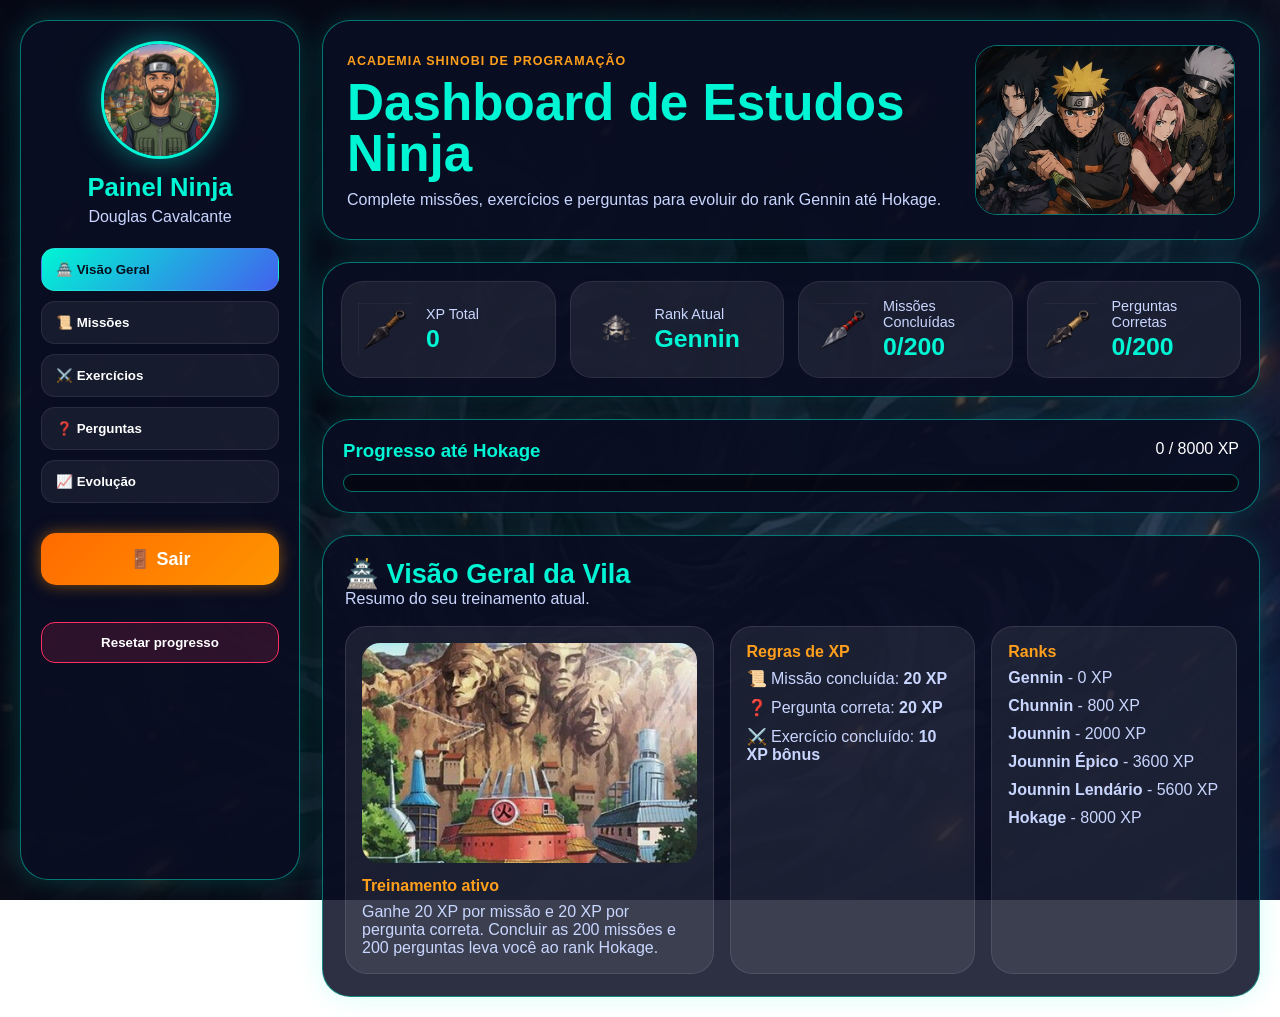
==== dashboard.html @ b46ce9a0 "Add files via upload" ====
<!DOCTYPE html>
<html lang="pt-br">
<head>
    <!-- Define acentuação correta para português -->
    <meta charset="UTF-8">
    <!-- Deixa a página responsiva -->
    <meta name="viewport" content="width=device-width, initial-scale=1.0">
    <!-- Título da aba -->
    <title>Painel Ninja de Estudos | Douglas</title>
    <!-- CSS principal -->
    <link rel="stylesheet" href="style.css">
</head>
<body class="dashboard-body">
    <!-- Fundo decorativo -->
    <div class="bg-effects"></div>

    <!-- Container geral do dashboard -->
    <div class="app-shell">
        <!-- Barra lateral -->
        <aside class="sidebar">
            <div class="brand-box">
                <img src="imagens/avatar.jfif" alt="Avatar ninja" class="brand-avatar">
                <h1>Painel Ninja</h1>
                <p>Douglas Cavalcante</p>
            </div>

            <!-- Menu de navegação das seções -->
            <nav class="side-menu">
                <button class="menu-btn active" data-section="visaoGeral">🏯 Visão Geral</button>
                <button class="menu-btn" data-section="missoes">📜 Missões</button>
                <button class="menu-btn" data-section="exercicios">⚔️ Exercícios</button>
                <button class="menu-btn" data-section="perguntas">❓ Perguntas</button>
                <button class="menu-btn" data-section="evolucao">📈 Evolução</button>
                <button class="btn-sair" onclick="sairDoSistema()">
                🚪 Sair
                </button>
            </nav>

            <!-- Botão para zerar progresso -->
            <button id="btnReset" class="danger-btn">Resetar progresso</button>
        </aside>

        <!-- Conteúdo principal -->
        <main class="main-content">
            <!-- Cabeçalho do dashboard -->
            <header class="dashboard-header">
                <div>
                    <span class="eyebrow">Academia Shinobi de Programação</span>
                    <h2>Dashboard de Estudos Ninja</h2>
                    <p>Complete missões, exercícios e perguntas para evoluir do rank Gennin até Hokage.</p>
                </div>
                <img src="imagens/time7.jfif" alt="Imagem anime do time" class="header-img">
            </header>

            <!-- Cards de status -->
            <section class="stats-grid">
                <article class="stat-card">
                    <img src="icons/icon_1.png" alt="Ícone de XP">
                    <div>
                        <p>XP Total</p>
                        <strong id="xpTotal">0</strong>
                    </div>
                </article>

                <article class="stat-card">
                    <img id="rankIcon" src="icons/gennin.png" alt="Ícone do rank atual">
                    <div>
                        <p>Rank Atual</p>
                        <strong id="rankAtual">Gennin</strong>
                    </div>
                </article>

                <article class="stat-card">
                    <img src="icons/icon_2.png" alt="Ícone de missão">
                    <div>
                        <p>Missões Concluídas</p>
                        <strong id="missoesConcluidas">0/200</strong>
                    </div>
                </article>

                <article class="stat-card">
                    <img src="icons/icon_3.png" alt="Ícone de pergunta">
                    <div>
                        <p>Perguntas Corretas</p>
                        <strong id="perguntasCorretas">0/200</strong>
                    </div>
                </article>
            </section>

            <!-- Barra grande de XP -->
            <section class="xp-panel">
                <div class="xp-title-row">
                    <h3>Progresso até Hokage</h3>
                    <span id="xpTexto">0 / 8000 XP</span>
                </div>
                <div class="xp-track">
                    <div id="xpBar" class="xp-fill"></div>
                </div>
            </section>

            <!-- Seção Visão Geral -->
            <section id="visaoGeral" class="content-section active-section">
                <div class="section-title">
                    <h3>🏯 Visão Geral da Vila</h3>
                    <p>Resumo do seu treinamento atual.</p>
                </div>

                <div class="overview-grid">
                    <article class="image-card large-card">
                        <img src="imagens/vila.jfif" alt="Vila ninja">
                        <div>
                            <h4>Treinamento ativo</h4>
                            <p>Ganhe 20 XP por missão e 20 XP por pergunta correta. Concluir as 200 missões e 200 perguntas leva você ao rank Hokage.</p>
                        </div>
                    </article>

                    <article class="mini-panel">
                        <h4>Regras de XP</h4>
                        <ul>
                            <li>📜 Missão concluída: <strong>20 XP</strong></li>
                            <li>❓ Pergunta correta: <strong>20 XP</strong></li>
                            <li>⚔️ Exercício concluído: <strong>10 XP bônus</strong></li>
                        </ul>
                    </article>

                    <article class="mini-panel">
                        <h4>Ranks</h4>
                        <ul id="rankList"></ul>
                    </article>
                </div>
            </section>

            <!-- Seção Missões -->
            <section id="missoes" class="content-section">
                <div class="section-title with-image">
                    <div>
                        <h3>📜 Lista de Missões</h3>
                        <p>São 200 missões no total, divididas entre HTML, CSS, JavaScript, Python e Inglês.</p>
                    </div>
                    <img src="imagens/missoes-disponiveis.jfif" alt="Missões disponíveis">
                </div>

                <div class="filters" id="missionFilters"></div>
                <div id="missionsList" class="task-list"></div>
            </section>

            <!-- Seção Exercícios -->
            <section id="exercicios" class="content-section">
                <div class="section-title with-image">
                    <div>
                        <h3>⚔️ Exercícios Práticos</h3>
                        <p>Exercícios são diferentes de missões: eles são tarefas práticas menores que dão XP bônus.</p>
                    </div>
                    <img src="imagens/aba-exercicios.jfif" alt="Imagem de exercícios">
                </div>

                <div class="filters" id="exerciseFilters"></div>
                <div id="exercisesList" class="task-list"></div>
            </section>

            <!-- Seção Perguntas -->
            <section id="perguntas" class="content-section">
                <div class="section-title with-image">
                    <div>
                        <h3>❓ Perguntas e Respostas</h3>
                        <p>Digite a resposta no campo e confira se acertou. Cada acerto vale 20 XP.</p>
                    </div>
                    <img src="imagens/perguntas-respostas.jfif" alt="Perguntas e respostas">
                </div>

                <div class="question-card">
                    <div class="question-top">
                        <span id="questionCounter">Pergunta 1/200</span>
                        <span id="questionSubject">HTML</span>
                    </div>
                    <h4 id="questionText">Carregando pergunta...</h4>
                    <div id="alternativasBox" class="alternatives-box"></div>
                    <input id="answerInput" type="text" placeholder="Digite sua resposta aqui">
                    <div class="question-actions">
                        <button id="btnResponder" class="primary-btn">Responder</button>
                        <button id="btnProxima" class="secondary-btn">Próxima</button>
                    </div>
                    <p id="feedbackPergunta" class="feedback"></p>
                </div>
            </section>

            <!-- Seção Evolução -->
            <section id="evolucao" class="content-section">
                <div class="section-title with-image">
                    <div>
                        <h3>📈 Evolução por Linguagem</h3>
                        <p>Cada linguagem evolui em três fases: básico, intermediário e avançado.</p>
                    </div>
                    <img src="imagens/aba-evolucao.jfif" alt="Evolução ninja">
                </div>

                <div id="evolutionList" class="evolution-list"></div>
            </section>
        </main>
    </div>

    <!-- Banco de perguntas do seu projeto -->
    <script src="conteudo_500_questoes_site/questoes.js"></script>
    <!-- JavaScript principal -->
    <script src="script.js"></script>
</body>
</html>
---- style.css ----
@charset "UTF-8";

/* ================================
   RESET GERAL
================================ */
* {
    margin: 0;
    padding: 0;
    box-sizing: border-box;
}

/* ================================
   VARIÁVEIS DE CORES
================================ */
:root {
    --bg-dark: #060816;
    --bg-card: rgba(10, 15, 35, 0.86);
    --bg-soft: rgba(255, 255, 255, 0.07);
    --cyan: #00f5d4;
    --blue: #4361ee;
    --orange: #ff9f1c;
    --red: #ff2e63;
    --text: #ffffff;
    --muted: #c9d6ff;
    --border: rgba(0, 245, 212, 0.45);
}

/* ================================
   CONFIGURAÇÃO GLOBAL
================================ */
body {
    font-family: Arial, Helvetica, sans-serif;
    color: var(--text);
    min-height: 100vh;
    overflow-x: hidden;
}

button,
input {
    font-family: inherit;
}

button {
    border: none;
}
.btn-sair {
    width: 100%;
    padding: 15px;
    margin-top: 20px;
    margin-bottom: 15px;

    border: none;
    border-radius: 15px;

    background: linear-gradient(135deg, #ff6b00, #ff9500);

    color: white;
    font-size: 18px;
    font-weight: bold;

    cursor: pointer;

    box-shadow: 0 0 15px rgba(255, 140, 0, 0.5);

    transition: 0.3s;
}

.btn-sair:hover {
    transform: scale(1.03);

    box-shadow: 0 0 20px rgba(255, 140, 0, 0.9);
}

img {
    max-width: 100%;
    display: block;
}

/* ================================
   LOGIN
================================ */
.login-body {
    background: url("imagens/login.jfif") center/cover no-repeat fixed;
    display: flex;
    align-items: center;
    justify-content: center;
    padding: 24px;
}

.login-overlay {
    position: fixed;
    inset: 0;
    background: linear-gradient(135deg, rgba(0,0,0,0.88), rgba(6,8,22,0.7), rgba(67,97,238,0.18));
    z-index: 0;
}

.login-container {
    width: min(1050px, 100%);
    position: relative;
    z-index: 1;
    display: grid;
    grid-template-columns: 1.2fr 0.8fr;
    gap: 24px;
    align-items: stretch;
}

.login-hero,
.login-card {
    background: rgba(6, 8, 22, 0.83);
    border: 1px solid var(--border);
    border-radius: 28px;
    box-shadow: 0 0 35px rgba(0, 245, 212, 0.28);
    backdrop-filter: blur(8px);
    
}

.login-hero {
    min-height: 520px;
    padding: 34px;
    display: flex;
    flex-direction: column;
    justify-content: flex-end;
    overflow: hidden;
    position: relative;
    justify-content: flex-start;
    padding-top: 20px;
}

.login-character {
    position: absolute;
    right: 18px;
    bottom: 120px;
    width: min(330px, 55%);
    filter: drop-shadow(0 0 28px rgba(255, 159, 28, 0.55));
}

.login-hero h1 {
    font-size: clamp(2rem, 5vw, 4.4rem);
    line-height: 0.95;
    color: var(--cyan);
    text-shadow: 0 0 20px rgba(0, 245, 212, 0.55);
    max-width: 520px;
}

.login-hero p {
    color: var(--muted);
    font-size: 1.05rem;
    max-width: 560px;
    margin-top: 18px;
}

.login-card {
    padding: 34px;
    display: flex;
    flex-direction: column;
    justify-content: center;
}

.login-rank-icon {
    width: 92px;
    height: 92px;
    object-fit: contain;
    margin: 0 auto 18px;
}

.login-card h2 {
    text-align: center;
    font-size: 2rem;
    color: var(--orange);
    margin-bottom: 8px;
}

.login-tip {
    text-align: center;
    color: var(--muted);
    margin-bottom: 24px;
}

.login-card label {
    color: var(--cyan);
    font-weight: bold;
    margin: 12px 0 6px;
}

.login-card input,
.question-card input {
    width: 100%;
    padding: 14px 16px;
    border-radius: 14px;
    border: 1px solid var(--border);
    outline: none;
    background: rgba(0, 0, 0, 0.42);
    color: var(--text);
}

.login-error {
    display: none;
    margin-top: 18px;
    padding: 16px;
    border-radius: 14px;
    background: rgba(255, 46, 99, 0.16);
    border: 1px solid var(--red);
    color: #fff;
    text-align: center;
    font-size: 1.15rem;
    font-weight: 900;
    text-shadow: 0 0 12px var(--red);
}

/* ================================
   BOTÕES
================================ */
.primary-btn,
.secondary-btn,
.danger-btn,
.menu-btn,
.task-btn {
    cursor: pointer;
    font-weight: 800;
    border-radius: 14px;
    transition: 0.25s ease;
}

.primary-btn {
    margin-top: 18px;
    padding: 14px 18px;
    background: linear-gradient(135deg, var(--orange), var(--cyan));
    color: #06101d;
}

.secondary-btn {
    padding: 12px 16px;
    background: rgba(255, 255, 255, 0.1);
    color: var(--text);
    border: 1px solid var(--border);
}

.danger-btn {
    padding: 12px 14px;
    background: rgba(255, 46, 99, 0.15);
    border: 1px solid var(--red);
    color: var(--text);
}

.primary-btn:hover,
.secondary-btn:hover,
.danger-btn:hover,
.menu-btn:hover,
.task-btn:hover {
    transform: translateY(-2px);
    box-shadow: 0 0 18px rgba(0, 245, 212, 0.32);
}

/* ================================
   DASHBOARD GERAL
================================ */
.dashboard-body {
    background: url("imagens/fundo.jfif") center/cover fixed no-repeat;
    padding: 20px;
}

.bg-effects {
    position: fixed;
    inset: 0;
    background: linear-gradient(135deg, rgba(6,8,22,0.93), rgba(5,8,22,0.72), rgba(67,97,238,0.2));
    z-index: -1;
}

.app-shell {
    width: min(1440px, 100%);
    margin: auto;
    display: grid;
    grid-template-columns: 280px 1fr;
    gap: 22px;
}

/* ================================
   SIDEBAR
================================ */
.sidebar {
    position: sticky;
    top: 20px;
    height: calc(100vh - 40px);
    background: var(--bg-card);
    border: 1px solid var(--border);
    border-radius: 28px;
    padding: 20px;
    box-shadow: 0 0 28px rgba(0, 245, 212, 0.2);
    display: flex;
    flex-direction: column;
    gap: 22px;
}

.brand-box {
    text-align: center;
}

.brand-avatar {
    width: 118px;
    height: 118px;
    border-radius: 50%;
    object-fit: cover;
    margin: 0 auto 14px;
    border: 3px solid var(--cyan);
    box-shadow: 0 0 28px rgba(0, 245, 212, 0.45);
}

.brand-box h1 {
    color: var(--cyan);
    font-size: 1.6rem;
}

.brand-box p {
    color: var(--muted);
    margin-top: 6px;
}

.side-menu {
    display: grid;
    gap: 10px;
}

.menu-btn {
    padding: 13px 14px;
    text-align: left;
    color: var(--text);
    background: rgba(255,255,255,0.06);
    border: 1px solid rgba(255,255,255,0.08);
}

.menu-btn.active {
    color: #06101d;
    background: linear-gradient(135deg, var(--cyan), var(--blue));
}

/* ================================
   CONTEÚDO PRINCIPAL
================================ */
.main-content {
    display: grid;
    gap: 22px;
}

.dashboard-header,
.stats-grid,
.xp-panel,
.content-section {
    background: var(--bg-card);
    border: 1px solid var(--border);
    border-radius: 28px;
    box-shadow: 0 0 26px rgba(0, 245, 212, 0.16);
}

.dashboard-header {
    padding: 24px;
    display: grid;
    grid-template-columns: 1fr 260px;
    gap: 20px;
    align-items: center;
}

.eyebrow {
    color: var(--orange);
    text-transform: uppercase;
    font-weight: 900;
    letter-spacing: 1px;
    font-size: 0.78rem;
}

.dashboard-header h2 {
    color: var(--cyan);
    font-size: clamp(2rem, 4vw, 3.4rem);
    line-height: 1;
    margin: 8px 0 12px;
}

.dashboard-header p,
.section-title p,
.mini-panel p,
.image-card p,
.task-card p,
.evolution-stage span {
    color: var(--muted);
}

.header-img {
    width: 100%;
    height: 170px;
    object-fit: cover;
    border-radius: 22px;
    border: 1px solid var(--border);
}

/* ================================
   STATS
================================ */
.stats-grid {
    padding: 18px;
    display: grid;
    grid-template-columns: repeat(4, 1fr);
    gap: 14px;
}

.stat-card {
    background: var(--bg-soft);
    border: 1px solid rgba(255,255,255,0.08);
    border-radius: 22px;
    padding: 16px;
    display: flex;
    align-items: center;
    gap: 14px;
}

.stat-card img {
    width: 54px;
    height: 54px;
    object-fit: contain;
}

.stat-card p {
    color: var(--muted);
    font-size: 0.9rem;
}

.stat-card strong {
    display: block;
    color: var(--cyan);
    font-size: 1.55rem;
    margin-top: 3px;
}

/* ================================
   XP
================================ */
.xp-panel {
    padding: 20px;
}

.xp-title-row {
    display: flex;
    justify-content: space-between;
    gap: 12px;
    margin-bottom: 12px;
}

.xp-title-row h3 {
    color: var(--cyan);
}

.xp-track,
.stage-track {
    width: 100%;
    height: 18px;
    background: rgba(0,0,0,0.45);
    border: 1px solid var(--border);
    border-radius: 999px;
    overflow: hidden;
}

.xp-fill,
.stage-fill {
    height: 100%;
    width: 0%;
    background: linear-gradient(90deg, var(--cyan), var(--orange));
    transition: width 0.35s ease;
}

/* ================================
   SEÇÕES
================================ */
.content-section {
    display: none;
    padding: 22px;
}

.active-section {
    display: block;
}

.section-title {
    margin-bottom: 18px;
}

.section-title h3 {
    color: var(--cyan);
    font-size: 1.7rem;
}

.with-image {
    display: grid;
    grid-template-columns: 1fr 160px;
    gap: 18px;
    align-items: center;
}

.with-image img {
    height: 105px;
    width: 100%;
    object-fit: cover;
    border-radius: 18px;
    border: 1px solid var(--border);
}

.overview-grid {
    display: grid;
    grid-template-columns: 1.2fr 0.8fr 0.8fr;
    gap: 16px;
}

.image-card,
.mini-panel,
.task-card,
.question-card,
.evolution-card {
    background: var(--bg-soft);
    border: 1px solid rgba(255,255,255,0.1);
    border-radius: 22px;
    padding: 16px;
}

.image-card img {
    width: 100%;
    height: 220px;
    object-fit: cover;
    border-radius: 18px;
    margin-bottom: 14px;
}

.image-card h4,
.mini-panel h4,
.task-card h4,
.question-card h4,
.evolution-card h4 {
    color: var(--orange);
    margin-bottom: 8px;
}

.mini-panel ul,
#rankList {
    list-style: none;
    display: grid;
    gap: 10px;
}

.mini-panel li {
    color: var(--muted);
}

/* ================================
   FILTROS E LISTAS
================================ */
.filters {
    display: flex;
    flex-wrap: wrap;
    gap: 10px;
    margin-bottom: 18px;
}

.filter-btn {
    padding: 10px 14px;
    border-radius: 999px;
    color: var(--text);
    background: rgba(255,255,255,0.07);
    border: 1px solid var(--border);
    cursor: pointer;
    font-weight: bold;
}

.filter-btn.active {
    color: #06101d;
    background: linear-gradient(135deg, var(--cyan), var(--orange));
}

.task-list {
    display: grid;
    grid-template-columns: repeat(2, 1fr);
    gap: 12px;
    max-height: 620px;
    overflow: auto;
    padding-right: 6px;
}

.task-card {
    display: grid;
    gap: 10px;
}

.task-card.done {
    opacity: 0.62;
    border-color: rgba(0,245,212,0.8);
}

.task-meta {
    display: flex;
    justify-content: space-between;
    gap: 10px;
    color: var(--muted);
    font-size: 0.86rem;
}

.task-btn {
    padding: 10px 12px;
    background: linear-gradient(135deg, var(--cyan), var(--blue));
    color: #06101d;
}

.task-btn.done {
    background: rgba(255,255,255,0.12);
    color: var(--text);
    border: 1px solid var(--border);
}

/* ================================
   PERGUNTAS
================================ */
.question-card {
    max-width: 900px;
}

.question-top {
    display: flex;
    justify-content: space-between;
    margin-bottom: 14px;
    color: var(--cyan);
    font-weight: 900;
}

.alternatives-box {
    display: grid;
    gap: 8px;
    margin: 14px 0;
}

.alt-item {
    padding: 10px 12px;
    border-radius: 12px;
    background: rgba(0,0,0,0.3);
    border: 1px solid rgba(255,255,255,0.08);
    color: var(--muted);
}

.question-actions {
    margin-top: 12px;
    display: flex;
    gap: 10px;
}

.feedback {
    margin-top: 14px;
    font-weight: 900;
}

.feedback.ok {
    color: var(--cyan);
}

.feedback.erro {
    color: var(--red);
}

/* ================================
   EVOLUÇÃO
================================ */
.evolution-list {
    display: grid;
    gap: 14px;
}

.evolution-card {
    display: grid;
    gap: 12px;
}

.evolution-stages {
    display: grid;
    grid-template-columns: repeat(3, 1fr);
    gap: 10px;
}

.evolution-stage {
    display: grid;
    gap: 6px;
}

.evolution-stage strong {
    color: var(--cyan);
    font-size: 0.9rem;
}

/* ================================
   RESPONSIVIDADE
================================ */
@media (max-width: 1100px) {
    .app-shell {
        grid-template-columns: 1fr;
    }

    .sidebar {
        position: static;
        height: auto;
    }

    .side-menu {
        grid-template-columns: repeat(2, 1fr);
    }

    .stats-grid,
    .overview-grid {
        grid-template-columns: repeat(2, 1fr);
    }
}

@media (max-width: 760px) {
    .login-container,
    .dashboard-header,
    .with-image,
    .stats-grid,
    .overview-grid,
    .task-list,
    .evolution-stages {
        grid-template-columns: 1fr;
    }

    .login-hero {
        min-height: 430px;
    }

    .login-character {
        width: 60%;
        bottom: 150px;
    }

    .side-menu {
        grid-template-columns: 1fr;
    }

    .xp-title-row,
    .question-actions {
        flex-direction: column;
    }
}

.imagem-login-topo {
    width: 100%;
    max-width: 520px;
    height: 210px;

    object-fit: cover;

    display: block;

    margin: 20px auto 20px auto;

    border-radius: 18px;

    border: 1px solid rgba(0, 245, 212, 0.6);

    box-shadow: 0 0 25px rgba(0, 245, 212, 0.35);
}
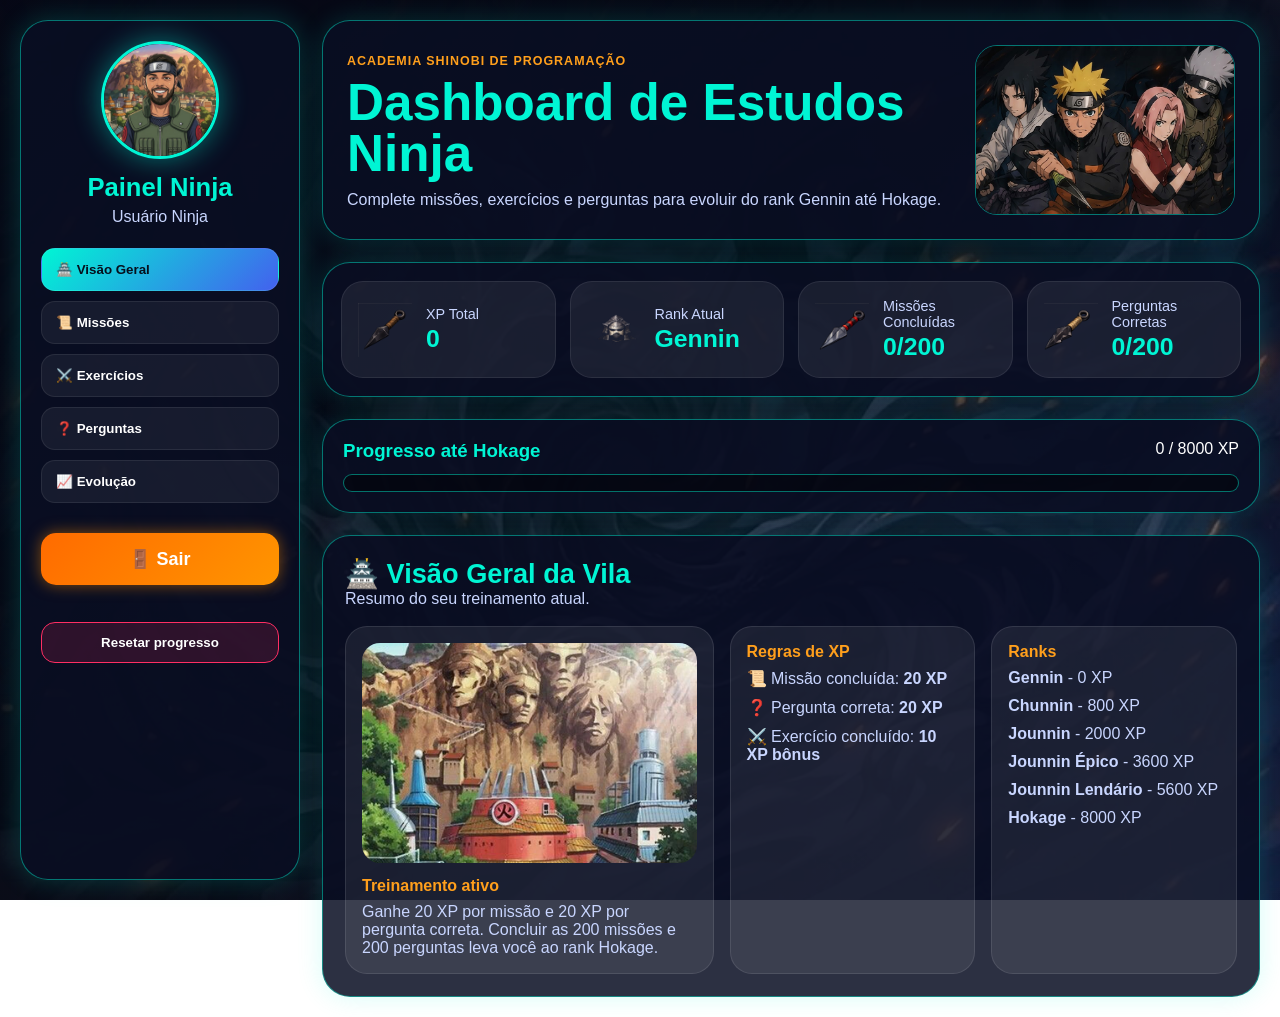
==== commit e3a77829: "Sistema de login e criação de conta" ====
--- a/dashboard.html
+++ b/dashboard.html
@@ -21,7 +21,7 @@
             <div class="brand-box">
                 <img src="imagens/avatar.jfif" alt="Avatar ninja" class="brand-avatar">
                 <h1>Painel Ninja</h1>
-                <p>Douglas Cavalcante</p>
+                <p id="nomeUsuario">Usuário Ninja</p>
             </div>
 
             <!-- Menu de navegação das seções -->
--- a/style.css
+++ b/style.css
@@ -34,6 +34,17 @@
     min-height: 100vh;
     overflow-x: hidden;
 }
+.btn-criar-conta {
+    margin-top: 10px;
+    background: transparent;
+    border: 1px solid #00f5d4;
+    color: #00f5d4;
+}
+
+.btn-criar-conta:hover {
+    background: #00f5d4;
+    color: #050816;
+}
 
 button,
 input {
@@ -70,6 +81,7 @@
 
     box-shadow: 0 0 20px rgba(255, 140, 0, 0.9);
 }
+
 
 img {
     max-width: 100%;
@@ -757,3 +769,107 @@
 
     box-shadow: 0 0 25px rgba(0, 245, 212, 0.35);
 }
+
+/* ================================
+   MODAL CRIAR CONTA
+================================ */
+
+.modal {
+    display: none;
+
+    position: fixed;
+    inset: 0;
+
+    background: rgba(0, 0, 0, 0.75);
+
+    z-index: 999;
+
+    justify-content: center;
+    align-items: center;
+
+    padding: 20px;
+}
+
+.modal-conteudo {
+    width: 100%;
+    max-width: 420px;
+
+    background: rgba(6, 8, 22, 0.96);
+
+    border: 1px solid rgba(0, 245, 212, 0.4);
+
+    border-radius: 24px;
+
+    padding: 30px;
+
+    box-shadow: 0 0 30px rgba(0, 245, 212, 0.25);
+
+    position: relative;
+
+    display: flex;
+    flex-direction: column;
+}
+
+.modal-conteudo h2 {
+    color: #00f5d4;
+
+    text-align: center;
+
+    margin-bottom: 25px;
+}
+
+.modal-conteudo label {
+    color: #00f5d4;
+
+    font-weight: bold;
+
+    margin-bottom: 6px;
+    margin-top: 12px;
+}
+
+.modal-conteudo input {
+    width: 100%;
+
+    padding: 14px;
+
+    border-radius: 14px;
+
+    border: 1px solid rgba(0, 245, 212, 0.35);
+
+    background: rgba(0, 0, 0, 0.35);
+
+    color: white;
+
+    outline: none;
+}
+
+.fechar-modal {
+    position: absolute;
+
+    top: 15px;
+    right: 20px;
+
+    font-size: 30px;
+
+    color: white;
+
+    cursor: pointer;
+
+    transition: 0.3s;
+}
+
+.fechar-modal:hover {
+    color: #ff2e63;
+
+    transform: scale(1.1);
+}
+
+#mensagem-criar-conta {
+    margin-top: 15px;
+
+    text-align: center;
+
+    color: #00f5d4;
+
+    font-weight: bold;
+}
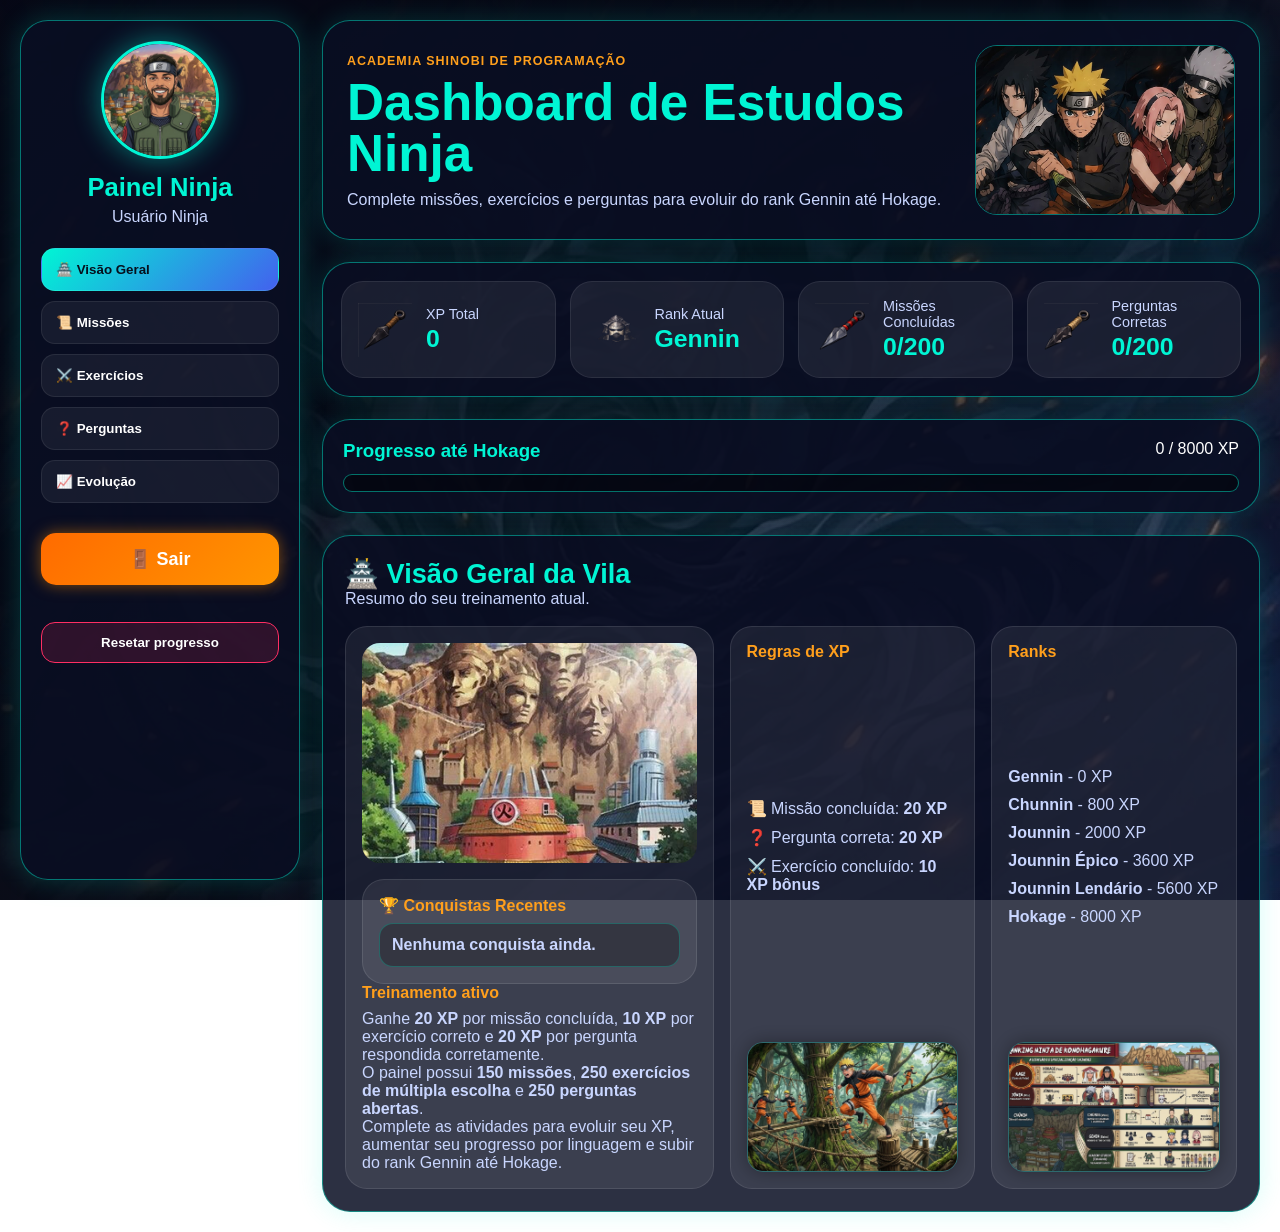
==== commit f8c7bf87: "Add files via upload" ====
--- a/dashboard.html
+++ b/dashboard.html
@@ -9,6 +9,7 @@
     <title>Painel Ninja de Estudos | Douglas</title>
     <!-- CSS principal -->
     <link rel="stylesheet" href="style.css">
+    <link rel="stylesheet" href="css_perguntas_abertas.css">
 </head>
 <body class="dashboard-body">
     <!-- Fundo decorativo -->
@@ -19,7 +20,10 @@
         <!-- Barra lateral -->
         <aside class="sidebar">
             <div class="brand-box">
-                <img src="imagens/avatar.jfif" alt="Avatar ninja" class="brand-avatar">
+                <img id="avatarUsuario"
+                    src="imagens/avatar.jfif"
+                    alt="Avatar ninja"
+                    class="brand-avatar">
                 <h1>Painel Ninja</h1>
                 <p id="nomeUsuario">Usuário Ninja</p>
             </div>
@@ -74,7 +78,7 @@
                     <img src="icons/icon_2.png" alt="Ícone de missão">
                     <div>
                         <p>Missões Concluídas</p>
-                        <strong id="missoesConcluidas">0/200</strong>
+                        <strong id="missoesConcluidas">0/150</strong>
                     </div>
                 </article>
 
@@ -109,23 +113,59 @@
                     <article class="image-card large-card">
                         <img src="imagens/vila.jfif" alt="Vila ninja">
                         <div>
+                            <article class="mini-panel conquistas-panel">
+                                <h4>🏆 Conquistas Recentes</h4>
+
+                                <ul id="conquistasRecentes">
+                                    <li>Nenhuma conquista ainda.</li>
+                                </ul>
+                            </article>
                             <h4>Treinamento ativo</h4>
-                            <p>Ganhe 20 XP por missão e 20 XP por pergunta correta. Concluir as 200 missões e 200 perguntas leva você ao rank Hokage.</p>
+                            <p>
+                                 Ganhe <strong>20 XP</strong> por missão concluída,
+                                <strong>10 XP</strong> por exercício correto
+                                e <strong>20 XP</strong> por pergunta respondida corretamente.
+                            </p>
+
+                            <p>
+                                O painel possui <strong>150 missões</strong>,
+                                <strong>250 exercícios de múltipla escolha</strong>
+                                e <strong>250 perguntas abertas</strong>.
+                            </p>
+
+                            <p>
+                                Complete as atividades para evoluir seu XP, aumentar seu progresso por linguagem
+                                e subir do rank Gennin até Hokage.
+                            </p>
                         </div>
                     </article>
 
                     <article class="mini-panel">
                         <h4>Regras de XP</h4>
+
                         <ul>
                             <li>📜 Missão concluída: <strong>20 XP</strong></li>
                             <li>❓ Pergunta correta: <strong>20 XP</strong></li>
                             <li>⚔️ Exercício concluído: <strong>10 XP bônus</strong></li>
                         </ul>
-                    </article>
+
+                        <img
+                            src="imagens/treinamento-ninja.jfif"
+                            alt="Treinamento ninja"
+                            class="mini-panel-image"
+                        >
+                        </article>
 
                     <article class="mini-panel">
                         <h4>Ranks</h4>
+
                         <ul id="rankList"></ul>
+
+                        <img
+                            src="imagens/ranks-ninja.jfif"
+                            alt="Ranks ninja"
+                            class="mini-panel-image"
+                        >
                     </article>
                 </div>
             </section>
@@ -135,7 +175,7 @@
                 <div class="section-title with-image">
                     <div>
                         <h3>📜 Lista de Missões</h3>
-                        <p>São 200 missões no total, divididas entre HTML, CSS, JavaScript, Python e Inglês.</p>
+                        <p>São 150 missões no total, divididas entre HTML, CSS, JavaScript, Python e Inglês.</p>
                     </div>
                     <img src="imagens/missoes-disponiveis.jfif" alt="Missões disponíveis">
                 </div>
@@ -158,30 +198,19 @@
                 <div id="exercisesList" class="task-list"></div>
             </section>
 
-            <!-- Seção Perguntas -->
+                        <!-- Seção Perguntas -->
             <section id="perguntas" class="content-section">
                 <div class="section-title with-image">
                     <div>
                         <h3>❓ Perguntas e Respostas</h3>
                         <p>Digite a resposta no campo e confira se acertou. Cada acerto vale 20 XP.</p>
                     </div>
+
                     <img src="imagens/perguntas-respostas.jfif" alt="Perguntas e respostas">
                 </div>
 
-                <div class="question-card">
-                    <div class="question-top">
-                        <span id="questionCounter">Pergunta 1/200</span>
-                        <span id="questionSubject">HTML</span>
-                    </div>
-                    <h4 id="questionText">Carregando pergunta...</h4>
-                    <div id="alternativasBox" class="alternatives-box"></div>
-                    <input id="answerInput" type="text" placeholder="Digite sua resposta aqui">
-                    <div class="question-actions">
-                        <button id="btnResponder" class="primary-btn">Responder</button>
-                        <button id="btnProxima" class="secondary-btn">Próxima</button>
-                    </div>
-                    <p id="feedbackPergunta" class="feedback"></p>
-                </div>
+                <div id="questionFilters"></div>
+                <div id="questionsList"></div>
             </section>
 
             <!-- Seção Evolução -->
@@ -199,9 +228,38 @@
         </main>
     </div>
 
-    <!-- Banco de perguntas do seu projeto -->
-    <script src="conteudo_500_questoes_site/questoes.js"></script>
-    <!-- JavaScript principal -->
+<div id="rankUpModal" class="rank-up-modal">
+    <div class="rank-up-card">
+        <div class="rank-glow"></div>
+
+        <img id="rankUpIcon" src="icons/gennin.png" alt="Novo rank">
+
+        <span class="rank-up-label">Nova graduação desbloqueada!</span>
+
+        <h2>🎉 Parabéns, Shinobi!</h2>
+
+        <p>Você subiu de rank:</p>
+
+        <h3>
+            <span id="rankAntigoNome">Gennin</span>
+            ➜
+            <span id="rankNovoNome">Chunnin</span>
+        </h3>
+
+        <p id="rankMensagem">
+            Continue treinando para se tornar Hokage!
+        </p>
+
+        <button id="btnFecharRankUp" class="primary-btn">
+            Continuar treinamento
+        </button>
+    </div>
+</div>
+
+    <script src="questoes_corrigidas_250_final.js"></script>
+    <script src="perguntas_abertas_250.js"></script>
+    <script src="sistema_perguntas_10_em_10.js"></script>
+    <script src="missoes_reais_150.js"></script>
     <script src="script.js"></script>
 </body>
 </html>
--- a/style.css
+++ b/style.css
@@ -35,14 +35,24 @@
     overflow-x: hidden;
 }
 .btn-criar-conta {
-    margin-top: 10px;
+    margin-top: 12px;
+
     background: transparent;
-    border: 1px solid #00f5d4;
+
+    border: 1px solid rgba(0, 245, 212, 0.5);
+
     color: #00f5d4;
+
+    padding: 10px;
+
+    border-radius: 12px;
+
+    transition: 0.3s;
 }
 
 .btn-criar-conta:hover {
     background: #00f5d4;
+
     color: #050816;
 }
 
@@ -205,19 +215,7 @@
     color: var(--text);
 }
 
-.login-error {
-    display: none;
-    margin-top: 18px;
-    padding: 16px;
-    border-radius: 14px;
-    background: rgba(255, 46, 99, 0.16);
-    border: 1px solid var(--red);
-    color: #fff;
-    text-align: center;
-    font-size: 1.15rem;
-    font-weight: 900;
-    text-shadow: 0 0 12px var(--red);
-}
+
 
 /* ================================
    BOTÕES
@@ -565,7 +563,9 @@
     display: flex;
     flex-wrap: wrap;
     gap: 10px;
-    margin-bottom: 18px;
+
+    margin-top: 20px;
+    margin-bottom: 40px;
 }
 
 .filter-btn {
@@ -872,4 +872,373 @@
     color: #00f5d4;
 
     font-weight: bold;
+}
+
+
+
+/* ================================
+   AVISO LOCALSTORAGE
+================================ */
+
+.aviso-localstorage {
+    margin-top: 15px;
+
+    font-size: 13px;
+
+    line-height: 1.5;
+
+    color: rgba(255, 255, 255, 0.65);
+
+    text-align: center;
+}
+
+.login-error {
+    display: none;
+    margin-top: 18px;
+    padding: 14px;
+    border-radius: 14px;
+    background: rgba(255, 46, 99, 0.18);
+    border: 1px solid #ff2e63;
+    color: white;
+    text-align: center;
+    font-size: 14px;
+    font-weight: bold;
+}
+
+.alternativas-exercicio {
+    display: grid;
+    gap: 8px;
+    margin-top: 12px;
+}
+
+.alt-exercicio {
+    padding: 10px 12px;
+    border-radius: 12px;
+    background: rgba(0, 0, 0, 0.35);
+    border: 1px solid rgba(0, 245, 212, 0.35);
+    color: white;
+    cursor: pointer;
+    text-align: left;
+    transition: 0.25s;
+}
+
+.alt-exercicio:hover {
+    background: rgba(0, 245, 212, 0.18);
+    transform: translateY(-2px);
+}
+
+.feedback-exercicio {
+    margin-top: 10px;
+    font-weight: bold;
+}
+
+.feedback-exercicio.ok {
+    color: #00f5d4;
+}
+
+.feedback-exercicio.erro {
+    color: #ff2e63;
+}
+
+.pergunta-aberta-card {
+    margin-top: 25px;
+}
+
+/* ================================
+   IMAGENS DOS MINI PAINÉIS
+================================ */
+
+.mini-panel {
+
+    display: flex;
+
+    flex-direction: column;
+
+    justify-content: space-between;
+
+    overflow: hidden;
+
+}
+
+.mini-panel-image {
+
+    width: 100%;
+
+    height: 130px;
+
+    object-fit: cover;
+
+    border-radius: 16px;
+
+    margin-top: 18px;
+
+    border: 1px solid rgba(0, 245, 212, 0.25);
+
+    box-shadow: 0 0 18px rgba(0, 0, 0, 0.35);
+
+    opacity: 0.95;
+
+}
+
+/* ================================
+   AVATARES
+================================ */
+
+.avatar-area {
+
+    margin-top: 22px;
+
+}
+
+.avatar-area h3 {
+
+    color: #00f5d4;
+
+    margin-bottom: 14px;
+
+    text-align: center;
+
+}
+
+.avatar-opcoes {
+
+    display: grid;
+
+    grid-template-columns: repeat(3, 1fr);
+
+    gap: 12px;
+
+}
+
+.avatar-opcoes label {
+
+    cursor: pointer;
+
+    position: relative;
+
+}
+
+.avatar-opcoes input {
+
+    display: none;
+
+}
+
+.avatar-opcoes img {
+
+    width: 100%;
+
+    aspect-ratio: 1/1;
+
+    object-fit: cover;
+
+    border-radius: 16px;
+
+    border: 2px solid transparent;
+
+    transition: 0.25s;
+
+}
+
+.avatar-opcoes img:hover {
+
+    transform: scale(1.04);
+
+    box-shadow: 0 0 18px rgba(0,245,212,0.35);
+
+}
+
+.avatar-opcoes input:checked + img {
+
+    border-color: #00f5d4;
+
+    box-shadow: 0 0 22px rgba(0,245,212,0.7);
+
+    transform: scale(1.05);
+
+}
+
+/* ================================
+   MODAL DE SUBIDA DE RANK
+================================ */
+
+.rank-up-modal {
+    display: none;
+    position: fixed;
+    inset: 0;
+    z-index: 2000;
+
+    background: rgba(0, 0, 0, 0.82);
+
+    justify-content: center;
+    align-items: center;
+
+    padding: 20px;
+}
+
+.rank-up-modal.ativo {
+    display: flex;
+    animation: aparecerFundoRank 0.4s ease;
+}
+
+.rank-up-card {
+    position: relative;
+
+    width: 100%;
+    max-width: 460px;
+
+    background: rgba(6, 8, 22, 0.97);
+
+    border: 2px solid #00f5d4;
+    border-radius: 28px;
+
+    padding: 35px 28px;
+
+    text-align: center;
+
+    box-shadow:
+        0 0 25px rgba(0, 245, 212, 0.55),
+        0 0 60px rgba(255, 159, 28, 0.25);
+
+    overflow: hidden;
+
+    animation: subirCardRank 0.55s ease;
+}
+
+.rank-up-card img {
+    width: 120px;
+    height: 120px;
+
+    object-fit: contain;
+
+    margin: 0 auto 18px;
+
+    filter: drop-shadow(0 0 22px rgba(0, 245, 212, 0.9));
+
+    animation: pulsarRank 1.3s infinite alternate;
+}
+
+.rank-up-label {
+    display: inline-block;
+
+    margin-bottom: 12px;
+
+    color: #06101d;
+    background: linear-gradient(135deg, #00f5d4, #ff9f1c);
+
+    padding: 8px 14px;
+
+    border-radius: 999px;
+
+    font-weight: bold;
+    font-size: 13px;
+}
+
+.rank-up-card h2 {
+    color: #ff9f1c;
+    font-size: 2rem;
+
+    margin-bottom: 10px;
+}
+
+.rank-up-card p {
+    color: #c9d6ff;
+
+    margin-bottom: 14px;
+}
+
+.rank-up-card h3 {
+    color: #00f5d4;
+
+    font-size: 1.7rem;
+
+    margin-bottom: 18px;
+
+    text-shadow: 0 0 12px rgba(0, 245, 212, 0.8);
+}
+
+.rank-glow {
+    position: absolute;
+
+    width: 220px;
+    height: 220px;
+
+    background: radial-gradient(circle, rgba(0,245,212,0.45), transparent 70%);
+
+    top: -80px;
+    right: -80px;
+
+    animation: girarBrilho 4s linear infinite;
+}
+
+@keyframes aparecerFundoRank {
+    from {
+        opacity: 0;
+    }
+
+    to {
+        opacity: 1;
+    }
+}
+
+@keyframes subirCardRank {
+    from {
+        opacity: 0;
+        transform: translateY(40px) scale(0.92);
+    }
+
+    to {
+        opacity: 1;
+        transform: translateY(0) scale(1);
+    }
+}
+
+@keyframes pulsarRank {
+    from {
+        transform: scale(1);
+    }
+
+    to {
+        transform: scale(1.08);
+    }
+}
+
+@keyframes girarBrilho {
+    from {
+        transform: rotate(0deg);
+    }
+
+    to {
+        transform: rotate(360deg);
+    }
+}
+
+/* ================================
+   CONQUISTAS RECENTES
+================================ */
+
+.conquistas-panel {
+    margin-top: 16px;
+}
+
+#conquistasRecentes {
+    list-style: none;
+
+    display: grid;
+
+    gap: 10px;
+}
+
+#conquistasRecentes li {
+    padding: 12px;
+
+    border-radius: 14px;
+
+    background: rgba(0, 0, 0, 0.28);
+
+    border: 1px solid rgba(0, 245, 212, 0.25);
+
+    color: #c9d6ff;
+
+    font-weight: bold;
 }
--- a/css_perguntas_abertas.css
+++ b/css_perguntas_abertas.css
@@ -0,0 +1,58 @@
+.pergunta-aberta-card textarea.resposta-aberta {
+    width: 100%;
+    min-height: 100px;
+    margin-top: 12px;
+    padding: 12px;
+    border-radius: 12px;
+    border: 1px solid #00c8c8;
+    background: rgba(5, 10, 25, 0.85);
+    color: #ffffff;
+    resize: vertical;
+    outline: none;
+}
+
+.pergunta-aberta-card textarea.resposta-aberta:focus {
+    border-color: #00ffd5;
+    box-shadow: 0 0 10px rgba(0, 255, 213, 0.35);
+}
+
+.acoes-pergunta {
+    margin-top: 12px;
+}
+
+.btn-responder-pergunta {
+    padding: 10px 16px;
+    border: none;
+    border-radius: 12px;
+    background: linear-gradient(135deg, #00ffd5, #3b82f6);
+    color: #001018;
+    font-weight: 700;
+    cursor: pointer;
+}
+
+.feedback-pergunta {
+    margin-top: 10px;
+    font-weight: 700;
+}
+
+.feedback-pergunta.ok {
+    color: #22c55e;
+}
+
+.feedback-pergunta.erro {
+    color: #ff4d6d;
+}
+
+.dica-pergunta {
+    margin-top: 10px;
+    padding: 10px;
+    border-radius: 12px;
+    background: rgba(0, 255, 213, 0.08);
+    border: 1px solid rgba(0, 255, 213, 0.25);
+}
+
+.dica-pergunta summary {
+    cursor: pointer;
+    font-weight: 700;
+    color: #00ffd5;
+}
